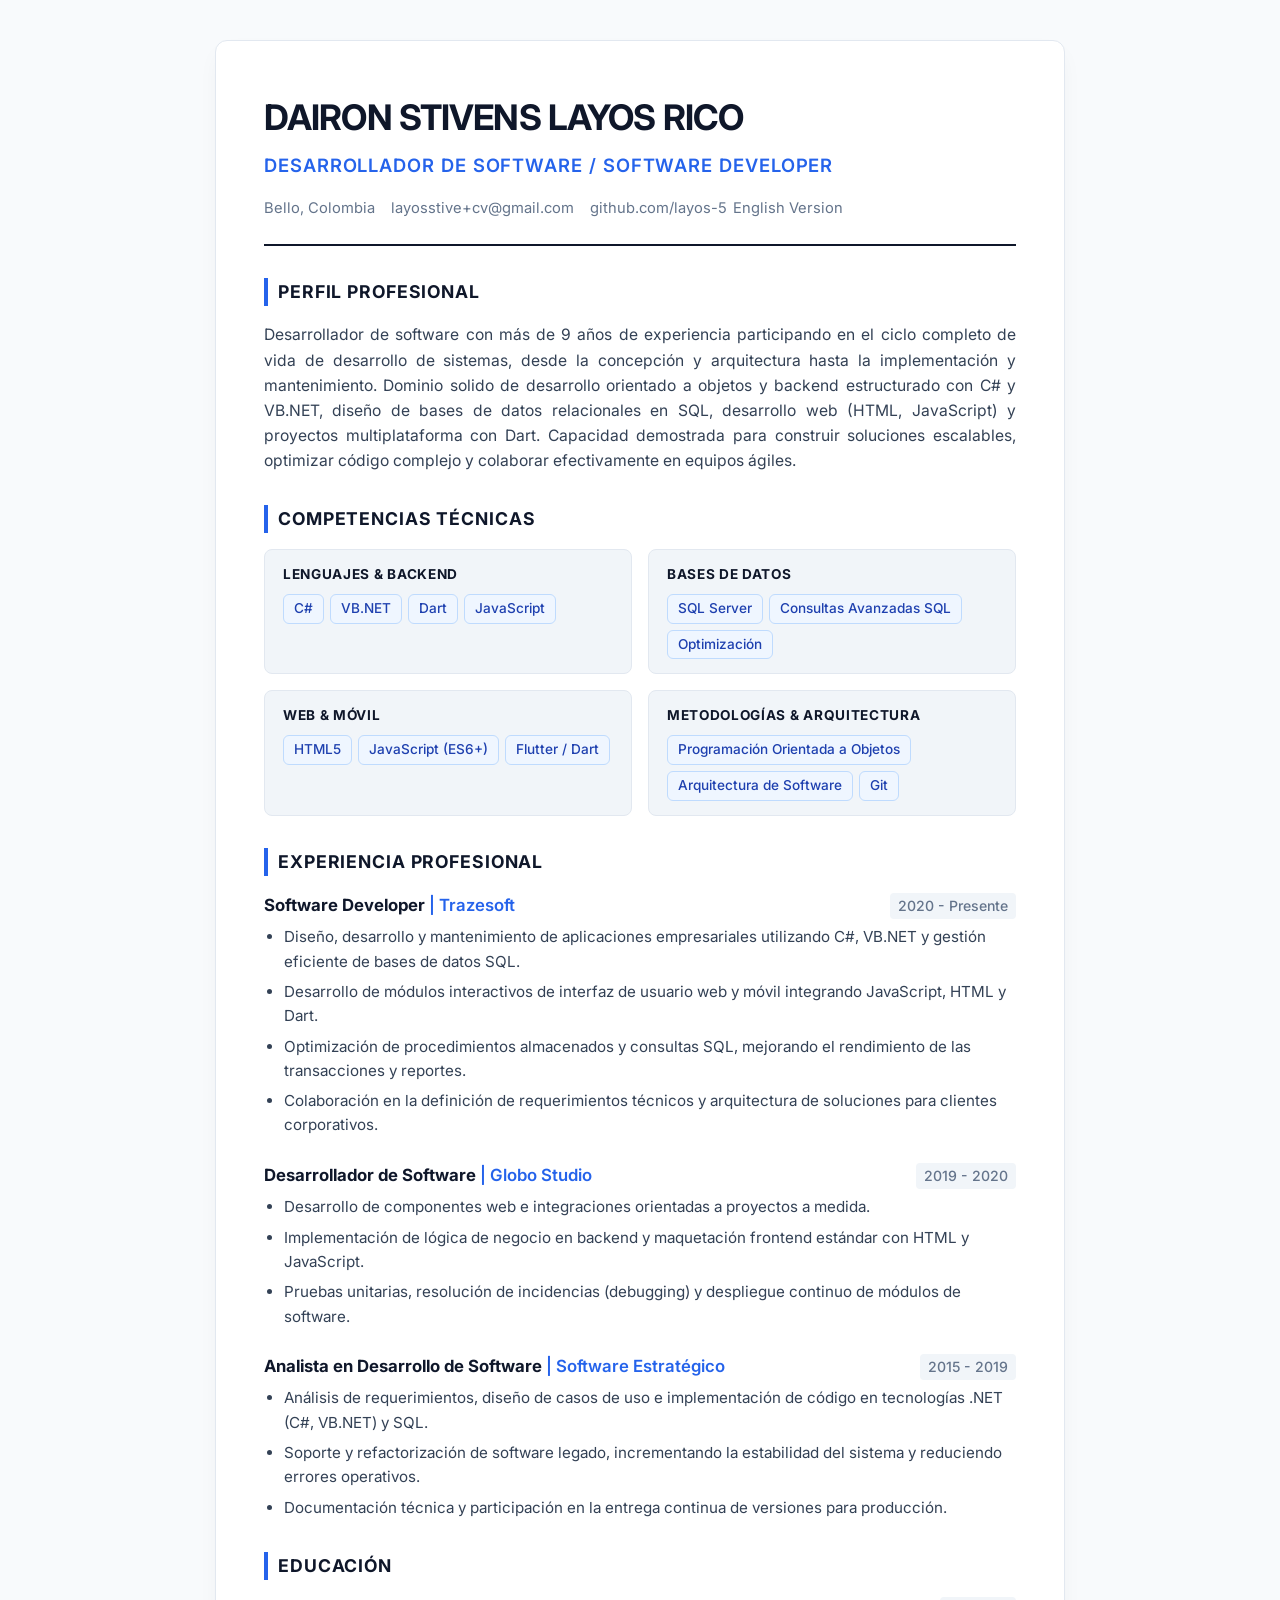
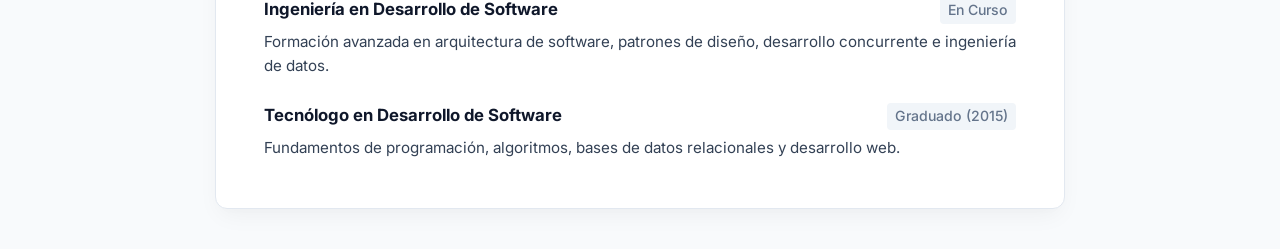
==== index.html @ 5d92838b "Add language switch link to index.html" ====
<!DOCTYPE html>
<html lang="es">
<head>
    <meta charset="UTF-8">
    <meta http-equiv="X-UA-Compatible" content="IE=edge">
    <meta name="viewport" content="width=device-width, initial-scale=1.0">
    
    <title>Dairon Stivens Layos Rico - Software Developer CV</title>
    
    <link rel="preconnect" href="https://fonts.googleapis.com">
    <link rel="preconnect" href="https://fonts.gstatic.com" crossorigin>
    <link href="https://fonts.googleapis.com/css2?family=Inter:wght@300;400;500;600;700&display=swap" rel="stylesheet">

    <link href="css/style.css" rel="stylesheet" />
    
</head>
<body>

    <main class="cv-container">
        
        <!-- Header -->
        <header>
            <h1 class="name">Dairon Stivens Layos Rico</h1>
            <div class="subtitle">Desarrollador de Software / Software Developer</div>
            <div class="contact-bar">
                <div class="contact-item">
                    Bello, Colombia
                </div>
                <div class="contact-item">
                    <a href="mailto:layosstive+cv@gmail.com">layosstive+cv@gmail.com</a>
                </div>
                <div class="contact-item">
                    <a href="https://github.com/layos-5" target="_blank">github.com/layos-5</a>

                    <div class="contact-item lang-switch">
                        <a href="index_en.html">English Version</a>
                    </div>
                    
                </div>
            </div>
        </header>

        <!-- Perfil Profesional -->
        <section>
            <h2 class="section-title">Perfil Profesional</h2>
            <p class="profile-text">
                Desarrollador de software con más de 9 años de experiencia participando en el ciclo completo de vida de desarrollo de sistemas, desde la concepción y arquitectura hasta la implementación y mantenimiento. Dominio solido de desarrollo orientado a objetos y backend estructurado con C# y VB.NET, diseño de bases de datos relacionales en SQL, desarrollo web (HTML, JavaScript) y proyectos multiplataforma con Dart. Capacidad demostrada para construir soluciones escalables, optimizar código complejo y colaborar efectivamente en equipos ágiles.
            </p>
        </section>

        <!-- Competencias T茅cnicas -->
        <section>
            <h2 class="section-title">Competencias Técnicas</h2>
            <div class="skills-grid">
                <div class="skill-group">
                    <div class="skill-group-title">Lenguajes & Backend</div>
                    <div class="badges">
                        <span class="badge">C#</span>
                        <span class="badge">VB.NET</span>
                        <span class="badge">Dart</span>
                        <span class="badge">JavaScript</span>
                    </div>
                </div>
                <div class="skill-group">
                    <div class="skill-group-title">Bases de Datos</div>
                    <div class="badges">
                        <span class="badge">SQL Server</span>
                        <span class="badge">Consultas Avanzadas SQL</span>
                        <span class="badge">Optimización</span>
                    </div>
                </div>
                <div class="skill-group">
                    <div class="skill-group-title">Web & Móvil</div>
                    <div class="badges">
                        <span class="badge">HTML5</span>
                        <span class="badge">JavaScript (ES6+)</span>
                        <span class="badge">Flutter / Dart</span>
                    </div>
                </div>
                <div class="skill-group">
                    <div class="skill-group-title">Metodologías & Arquitectura</div>
                    <div class="badges">
                        <span class="badge">Programación Orientada a Objetos</span>
                        <span class="badge">Arquitectura de Software</span>
                        <span class="badge">Git</span>
                    </div>
                </div>
            </div>
        </section>

        <!-- Experiencia Profesional -->
        <section>
            <h2 class="section-title">Experiencia Profesional</h2>

            <div class="timeline-item">
                <div class="item-header">
                    <div class="role">Software Developer <span class="company">| Trazesoft</span></div>
                    <div class="date">2020 - Presente</div>
                </div>
                <div class="item-body">
                    <ul>
                        <li>Diseño, desarrollo y mantenimiento de aplicaciones empresariales utilizando C#, VB.NET y gestión eficiente de bases de datos SQL.</li>
                        <li>Desarrollo de módulos interactivos de interfaz de usuario web y móvil integrando JavaScript, HTML y Dart.</li>
                        <li>Optimización de procedimientos almacenados y consultas SQL, mejorando el rendimiento de las transacciones y reportes.</li>
                        <li>Colaboración en la definición de requerimientos técnicos y arquitectura de soluciones para clientes corporativos.</li>
                    </ul>
                </div>
            </div>

            <div class="timeline-item">
                <div class="item-header">
                    <div class="role">Desarrollador de Software <span class="company">| Globo Studio</span></div>
                    <div class="date">2019 - 2020</div>
                </div>
                <div class="item-body">
                    <ul>
                        <li>Desarrollo de componentes web e integraciones orientadas a proyectos a medida.</li>
                        <li>Implementación de lógica de negocio en backend y maquetación frontend estándar con HTML y JavaScript.</li>
                        <li>Pruebas unitarias, resolución de incidencias (debugging) y despliegue continuo de módulos de software.</li>
                    </ul>
                </div>
            </div>

            <div class="timeline-item">
                <div class="item-header">
                    <div class="role">Analista en Desarrollo de Software <span class="company">| Software Estratégico</span></div>
                    <div class="date">2015 - 2019</div>
                </div>
                <div class="item-body">
                    <ul>
                        <li>Análisis de requerimientos, diseño de casos de uso e implementación de código en tecnologías .NET (C#, VB.NET) y SQL.</li>
                        <li>Soporte y refactorización de software legado, incrementando la estabilidad del sistema y reduciendo errores operativos.</li>
                        <li>Documentación técnica y participación en la entrega continua de versiones para producción.</li>
                    </ul>
                </div>
            </div>
        </section>

        <!-- Educaci贸n -->
        <section>
            <h2 class="section-title">Educación</h2>

            <div class="timeline-item">
                <div class="item-header">
                    <div class="role">Ingeniería en Desarrollo de Software</div>
                    <div class="date">En Curso</div>
                </div>
                <div class="item-body">
                    <p style="font-size: 0.95rem; color: var(--text-main);">Formación avanzada en arquitectura de software, patrones de diseño, desarrollo concurrente e ingeniería de datos.</p>
                </div>
            </div>

            <div class="timeline-item">
                <div class="item-header">
                    <div class="role">Tecnólogo en Desarrollo de Software</div>
                    <div class="date">Graduado (2015)</div>
                </div>
                <div class="item-body">
                    <p style="font-size: 0.95rem; color: var(--text-main);">Fundamentos de programación, algoritmos, bases de datos relacionales y desarrollo web.</p>
                </div>
            </div>
        </section>

    </main>

</body>
</html>
---- css/style.css ----
:root {
    --primary: #0f172a;
    --accent: #2563eb;
            --accent-hover: #1d4ed8;
            --text-main: #334155;
            --text-muted: #64748b;
            --bg-body: #f8fafc;
            --bg-card: #ffffff;
            --border-color: #e2e8f0;
            --badge-bg: #eff6ff;
            --badge-text: #1e40af;
            --badge-border: #bfdbfe;
        }

        * {
            box-sizing: border-box;
            margin: 0;
            padding: 0;
        }

        body {
            font-family: 'Inter', -apple-system, BlinkMacSystemFont, 'Segoe UI', Roboto, sans-serif;
            background-color: var(--bg-body);
            color: var(--text-main);
            line-height: 1.6;
            padding: 40px 20px;
        }

        .cv-container {
            max-width: 850px;
            margin: 0 auto;
            background: var(--bg-card);
            padding: 48px;
            border-radius: 12px;
            box-shadow: 0 10px 25px -5px rgba(0, 0, 0, 0.05), 0 8px 10px -6px rgba(0, 0, 0, 0.01);
            border: 1px solid var(--border-color);
        }

        /* Header section */
        header {
            border-bottom: 2px solid var(--primary);
            padding-bottom: 24px;
            margin-bottom: 32px;
        }

        h1.name {
            font-size: 2.2rem;
            font-weight: 700;
            color: var(--primary);
            letter-spacing: -0.025em;
            text-transform: uppercase;
            margin-bottom: 6px;
        }

        .subtitle {
            font-size: 1.15rem;
            font-weight: 600;
            color: var(--accent);
            text-transform: uppercase;
            letter-spacing: 0.05em;
            margin-bottom: 16px;
        }

        .contact-bar {
            display: flex;
            flex-wrap: wrap;
            gap: 16px;
            font-size: 0.92rem;
            color: var(--text-muted);
        }

        .contact-item {
            display: flex;
            align-items: center;
            gap: 6px;
        }

        .contact-item a {
            color: var(--text-muted);
            text-decoration: none;
            transition: color 0.2s;
        }

        .contact-item a:hover {
            color: var(--accent);
        }

        /* Section Styling */
        section {
            margin-bottom: 32px;
        }

        section:last-child {
            margin-bottom: 0;
        }

        .section-title {
            font-size: 1.1rem;
            font-weight: 700;
            color: var(--primary);
            text-transform: uppercase;
            letter-spacing: 0.05em;
            border-left: 4px solid var(--accent);
            padding-left: 10px;
            margin-bottom: 16px;
        }

        .profile-text {
            text-align: justify;
            color: var(--text-main);
            font-size: 0.98rem;
        }

        /* Skills badges */
        .skills-grid {
            display: grid;
            grid-template-columns: repeat(auto-fit, minmax(280px, 1fr));
            gap: 16px;
        }

        .skill-group {
            background-color: #f1f5f9;
            padding: 14px 18px;
            border-radius: 8px;
            border: 1px solid var(--border-color);
        }

        .skill-group-title {
            font-size: 0.85rem;
            font-weight: 700;
            color: var(--primary);
            text-transform: uppercase;
            letter-spacing: 0.05em;
            margin-bottom: 8px;
        }

        .badges {
            display: flex;
            flex-wrap: wrap;
            gap: 6px;
        }

        .badge {
            background-color: var(--badge-bg);
            color: var(--badge-text);
            border: 1px solid var(--badge-border);
            padding: 3px 10px;
            border-radius: 6px;
            font-size: 0.85rem;
            font-weight: 500;
        }

        /* Timeline Items (Experience & Education) */
        .timeline-item {
            margin-bottom: 24px;
        }

        .timeline-item:last-child {
            margin-bottom: 0;
        }

        .item-header {
            display: flex;
            justify-content: space-between;
            align-items: baseline;
            flex-wrap: wrap;
            margin-bottom: 6px;
        }

        .role {
            font-size: 1.05rem;
            font-weight: 700;
            color: var(--primary);
        }

        .company {
            color: var(--accent);
            font-weight: 600;
        }

        .date {
            font-size: 0.88rem;
            font-weight: 500;
            color: var(--text-muted);
            background-color: #f1f5f9;
            padding: 2px 8px;
            border-radius: 4px;
        }

        .item-body ul {
            list-style-type: disc;
            padding-left: 20px;
            margin-top: 6px;
        }

        .item-body li {
            font-size: 0.95rem;
            margin-bottom: 6px;
            color: var(--text-main);
        }

        /* Print styles */
        @media print {
            body {
                background-color: #ffffff;
                padding: 0;
            }
            .cv-container {
                box-shadow: none;
                border: none;
                padding: 0;
                max-width: 100%;
            }
            .date {
                background-color: transparent;
                padding: 0;
            }
            .skill-group {
                background-color: transparent;
            }
        }

        @media (max-width: 640px) {
            .cv-container {
                padding: 24px 18px;
            }
            h1.name {
                font-size: 1.75rem;
            }
            .item-header {
                flex-direction: column;
                gap: 4px;
            }
        }
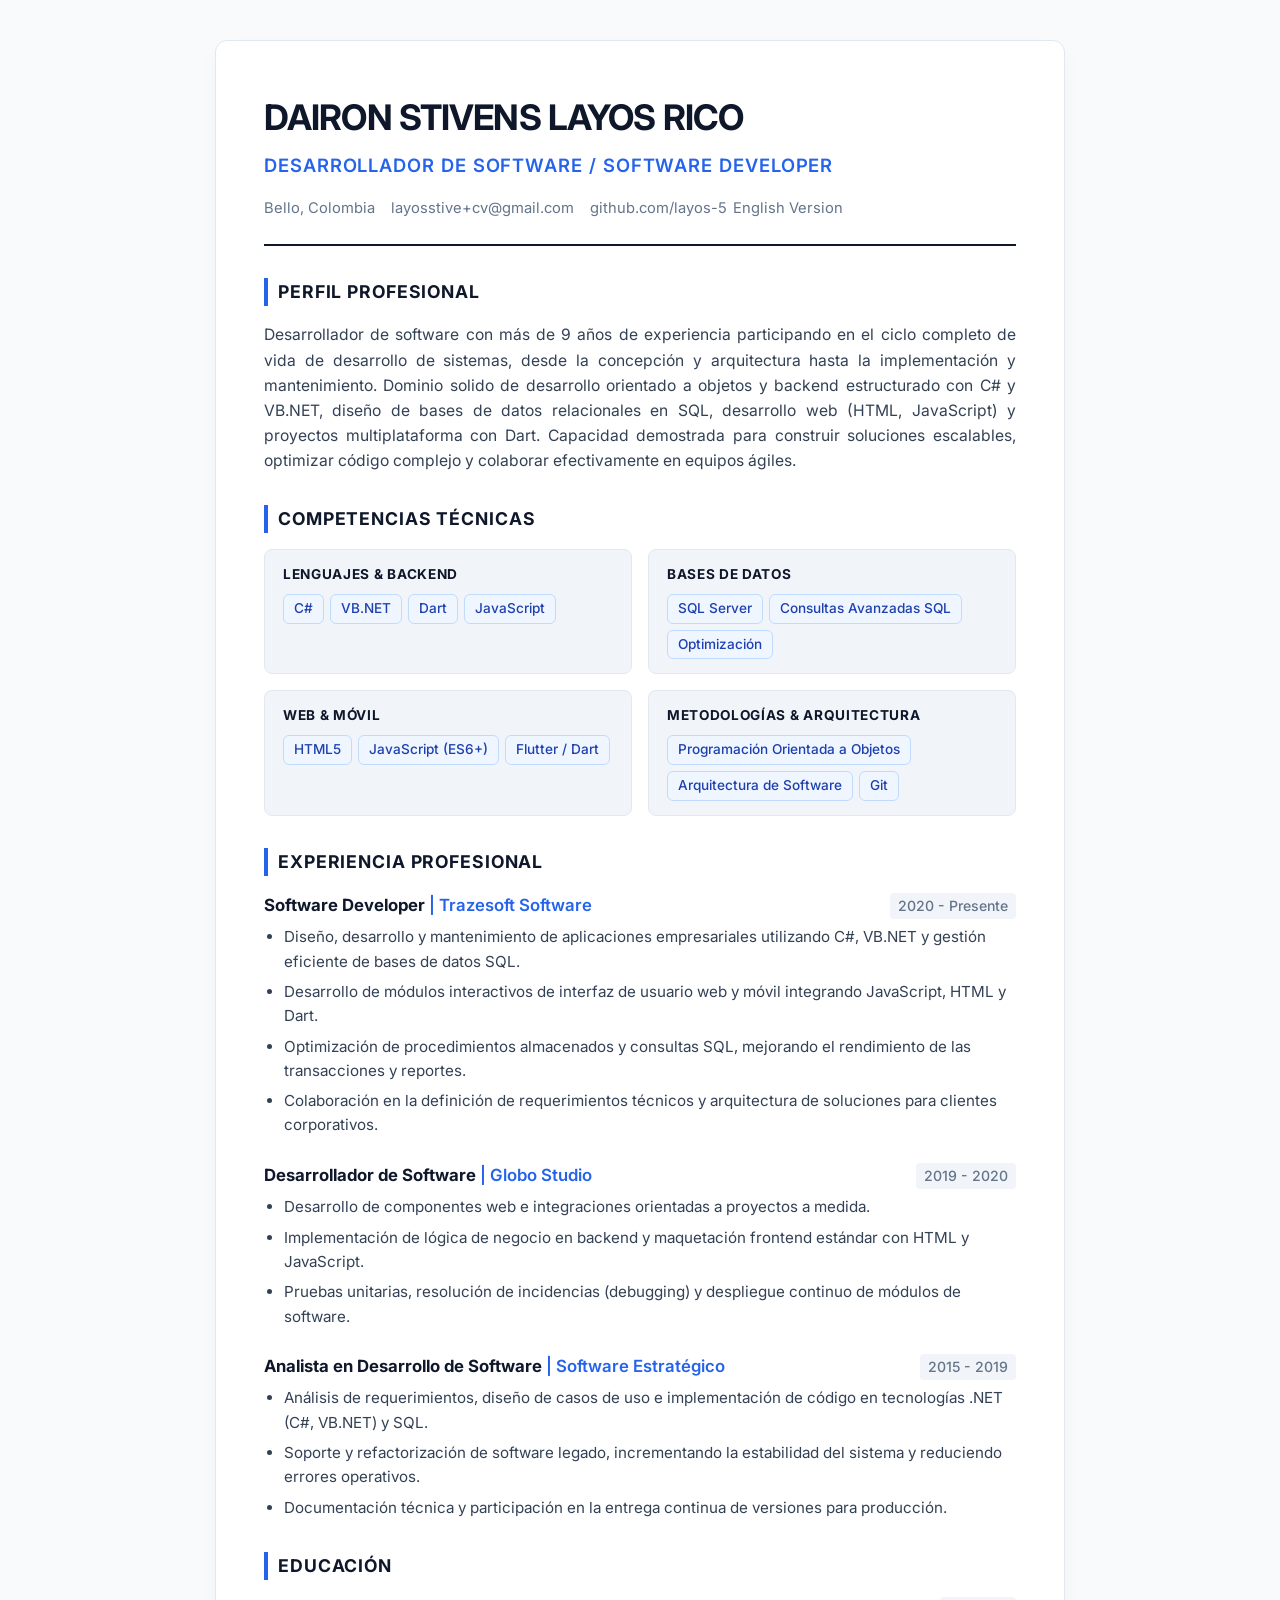
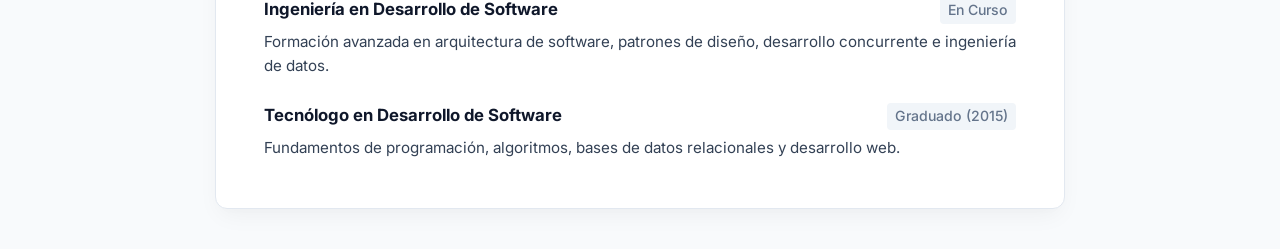
==== commit 78c5b9fb: "Update company name in professional experience section" ====
--- a/index.html
+++ b/index.html
@@ -94,7 +94,7 @@
 
             <div class="timeline-item">
                 <div class="item-header">
-                    <div class="role">Software Developer <span class="company">| Trazesoft</span></div>
+                    <div class="role">Software Developer <span class="company">| Trazesoft Software</span></div>
                     <div class="date">2020 - Presente</div>
                 </div>
                 <div class="item-body">
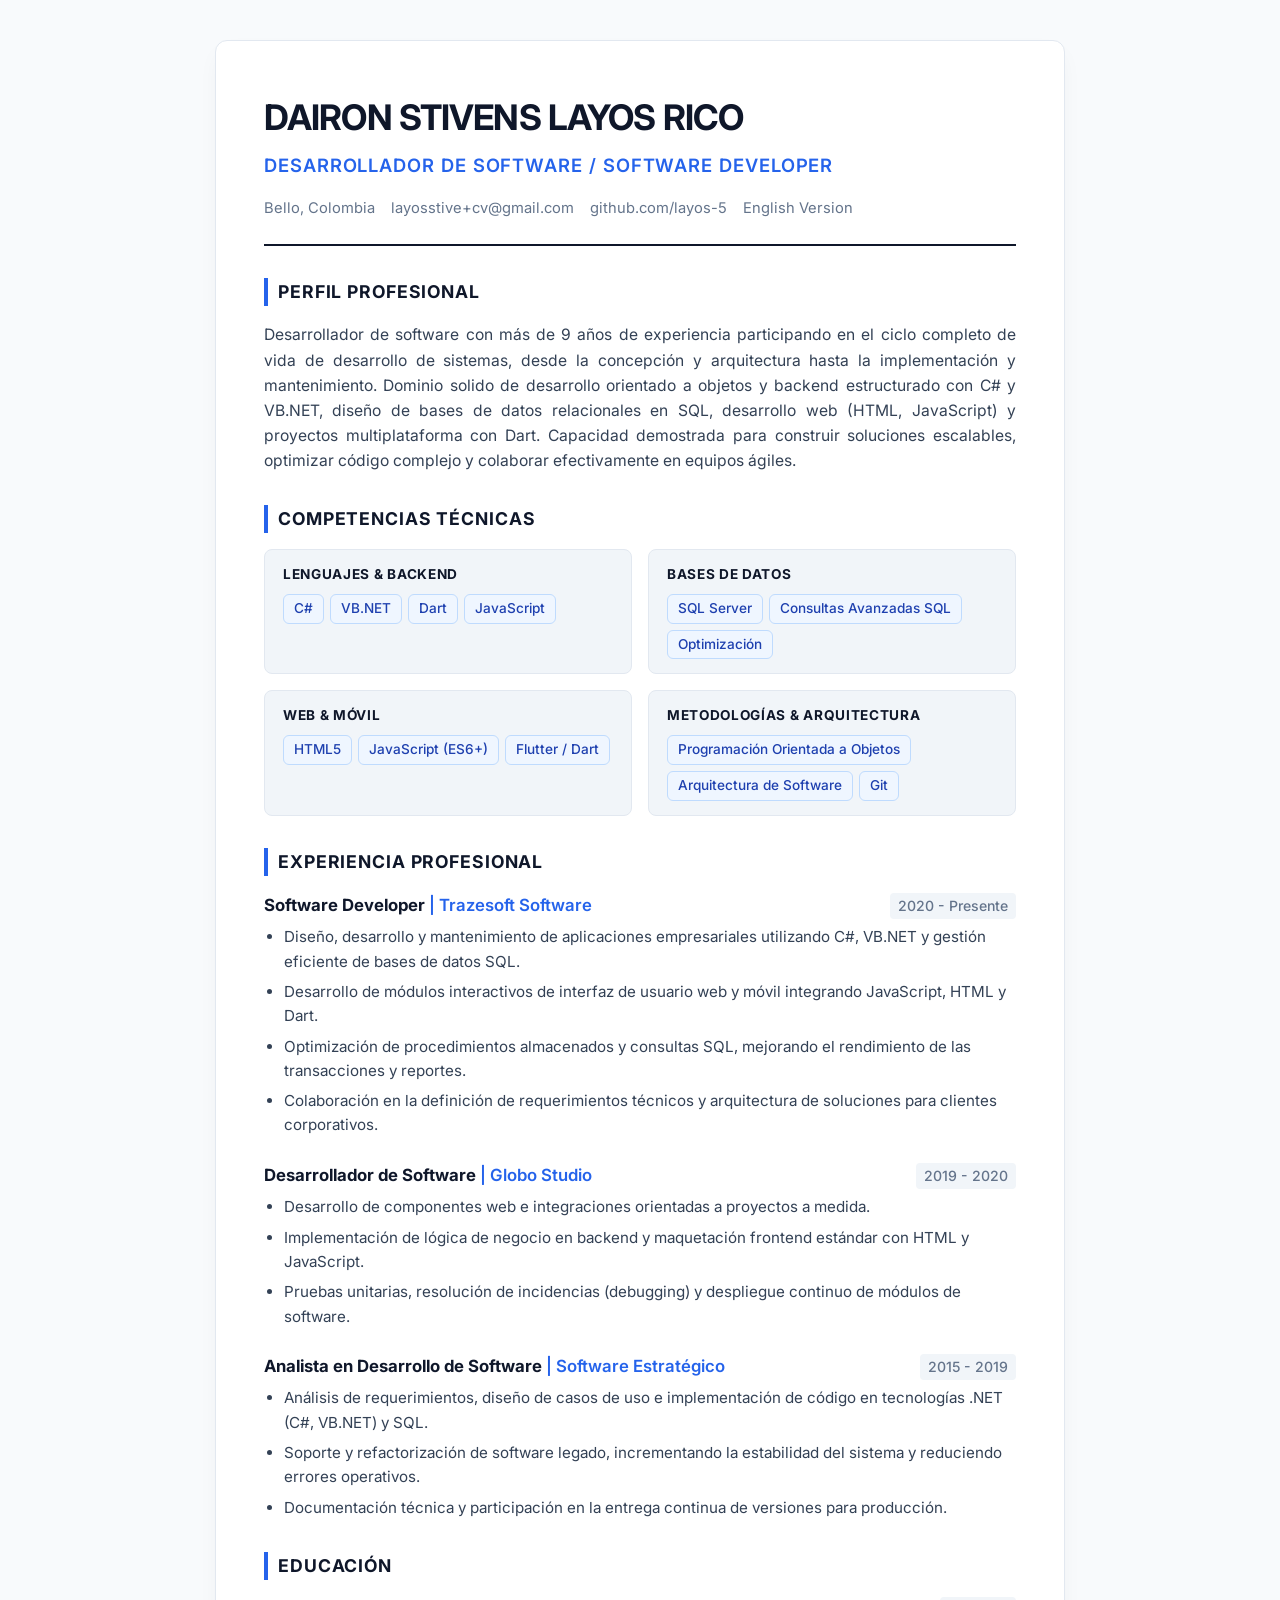
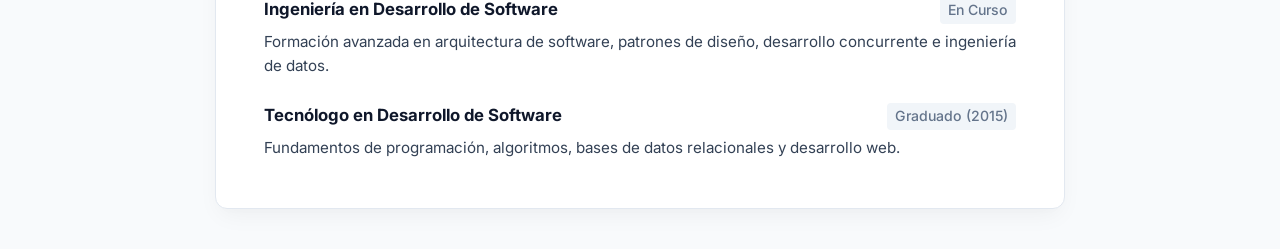
==== commit 6d4263cf: "Refactor contact section in index.html Removed unnecessary whitespace and adjusted indentation in co" ====
--- a/index.html
+++ b/index.html
@@ -30,13 +30,12 @@
                     <a href="mailto:layosstive+cv@gmail.com">layosstive+cv@gmail.com</a>
                 </div>
                 <div class="contact-item">
-                    <a href="https://github.com/layos-5" target="_blank">github.com/layos-5</a>
+                    <a href="https://github.com/layos-5" target="_blank">github.com/layos-5</a>                    
+                </div>
 
-                    <div class="contact-item lang-switch">
+                <div class="contact-item lang-switch">
                         <a href="index_en.html">English Version</a>
                     </div>
-                    
-                </div>
             </div>
         </header>
 
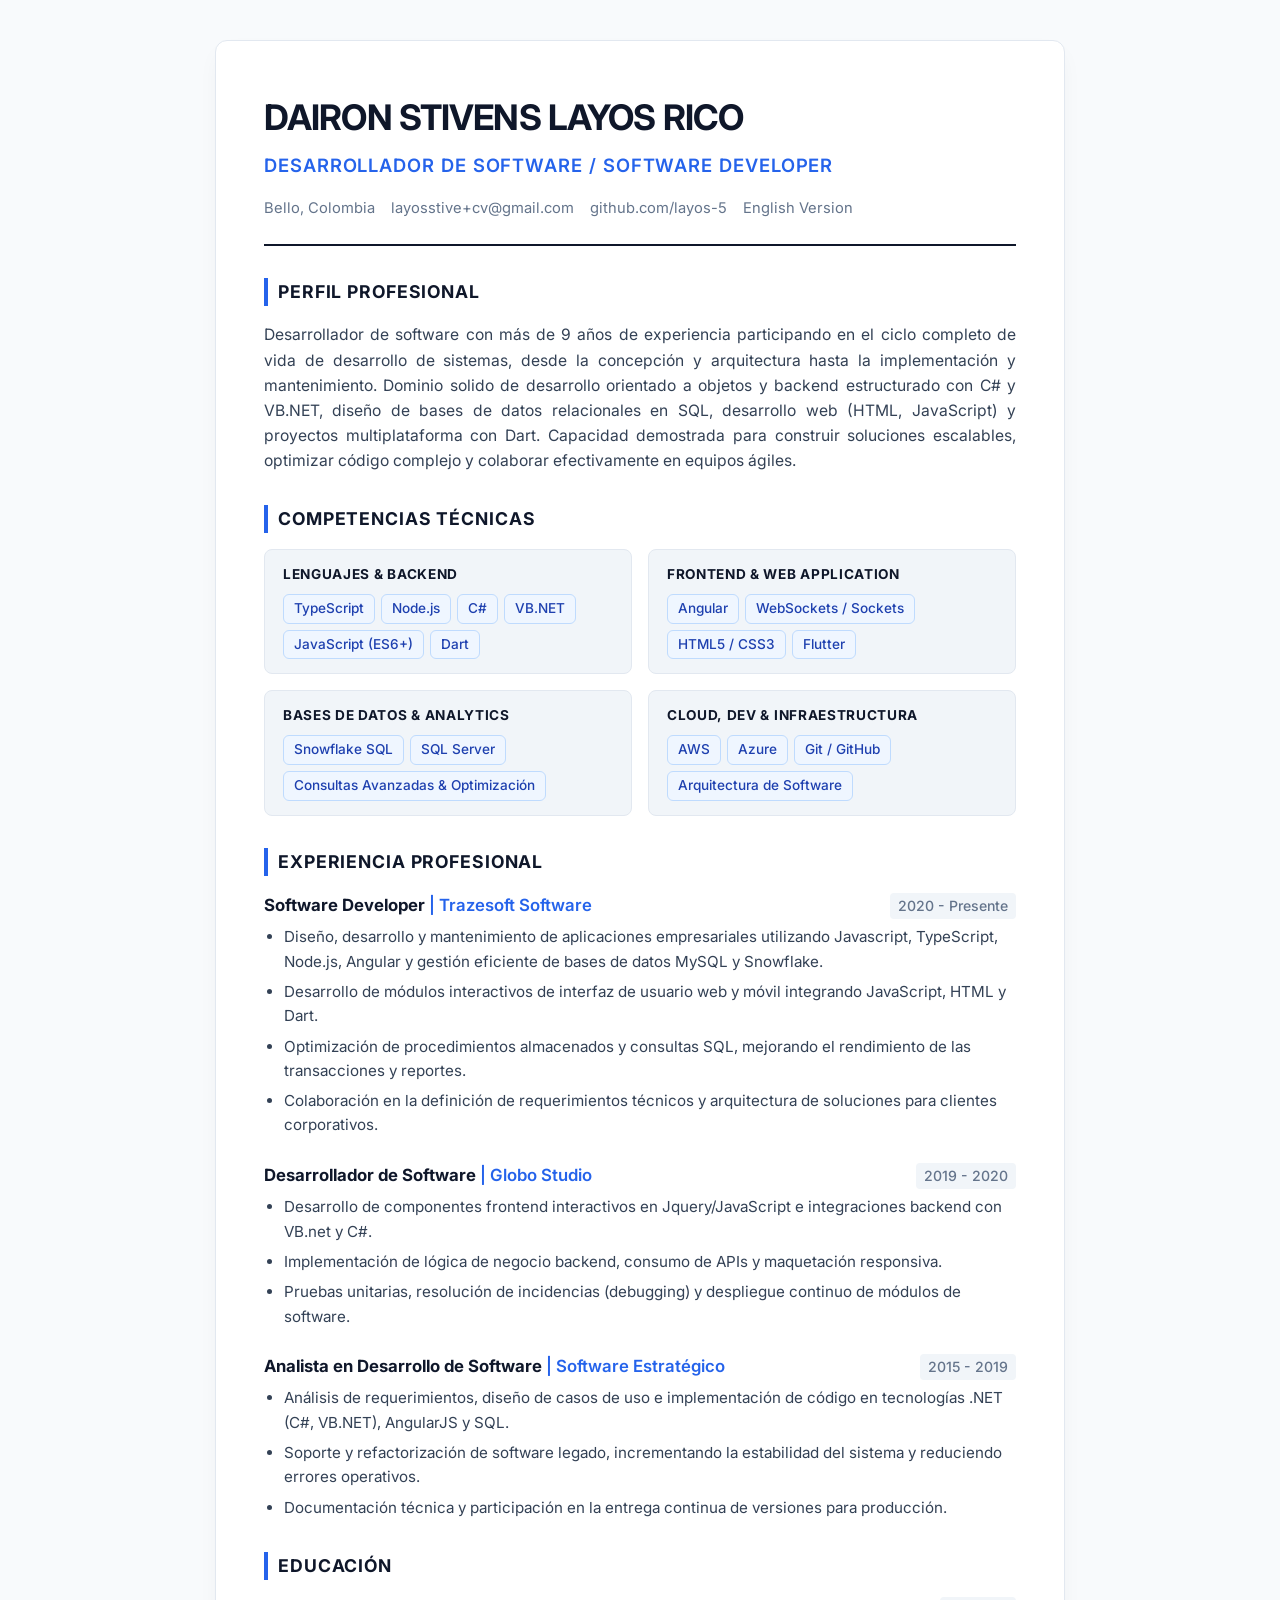
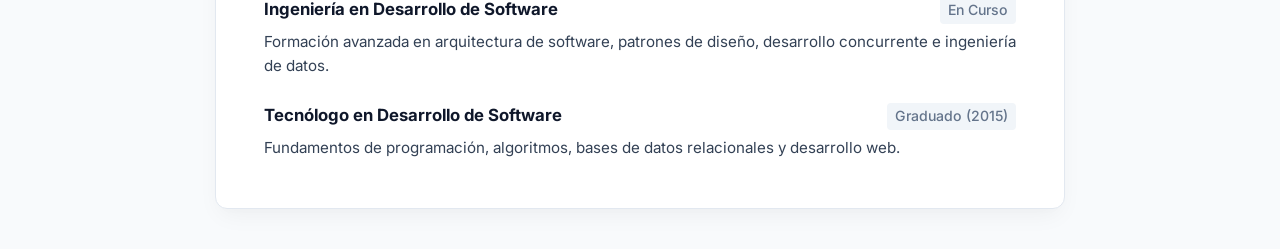
==== commit 94309962: "Update index.html" ====
--- a/index.html
+++ b/index.html
@@ -51,39 +51,47 @@
         <section>
             <h2 class="section-title">Competencias Técnicas</h2>
             <div class="skills-grid">
+                
                 <div class="skill-group">
                     <div class="skill-group-title">Lenguajes & Backend</div>
                     <div class="badges">
+                        <span class="badge">TypeScript</span>
+                        <span class="badge">Node.js</span>
                         <span class="badge">C#</span>
                         <span class="badge">VB.NET</span>
+                        <span class="badge">JavaScript (ES6+)</span>
                         <span class="badge">Dart</span>
-                        <span class="badge">JavaScript</span>
                     </div>
                 </div>
+                
                 <div class="skill-group">
-                    <div class="skill-group-title">Bases de Datos</div>
+                    <div class="skill-group-title">Frontend & Web Application</div>
                     <div class="badges">
-                        <span class="badge">SQL Server</span>
-                        <span class="badge">Consultas Avanzadas SQL</span>
-                        <span class="badge">Optimización</span>
+                        <span class="badge">Angular</span>
+                        <span class="badge">WebSockets / Sockets</span>
+                        <span class="badge">HTML5 / CSS3</span>
+                        <span class="badge">Flutter</span>
                     </div>
                 </div>
+                
                 <div class="skill-group">
-                    <div class="skill-group-title">Web & Móvil</div>
+                    <div class="skill-group-title">Bases de Datos & Analytics</div>
                     <div class="badges">
-                        <span class="badge">HTML5</span>
-                        <span class="badge">JavaScript (ES6+)</span>
-                        <span class="badge">Flutter / Dart</span>
+                        <span class="badge">Snowflake SQL</span>
+                        <span class="badge">SQL Server</span>
+                        <span class="badge">Consultas Avanzadas & Optimización</span>
                     </div>
                 </div>
+                
                 <div class="skill-group">
-                    <div class="skill-group-title">Metodologías & Arquitectura</div>
+                    <div class="skill-group-title">Cloud, Dev & Infraestructura</div>
                     <div class="badges">
-                        <span class="badge">Programación Orientada a Objetos</span>
+                        <span class="badge">AWS</span>
+                        <span class="badge">Azure</span>
+                        <span class="badge">Git / GitHub</span>
                         <span class="badge">Arquitectura de Software</span>
-                        <span class="badge">Git</span>
                     </div>
-                </div>
+                </div>            
             </div>
         </section>
 
@@ -98,7 +106,7 @@
                 </div>
                 <div class="item-body">
                     <ul>
-                        <li>Diseño, desarrollo y mantenimiento de aplicaciones empresariales utilizando C#, VB.NET y gestión eficiente de bases de datos SQL.</li>
+                        <li>Diseño, desarrollo y mantenimiento de aplicaciones empresariales utilizando Javascript, TypeScript, Node.js, Angular y gestión eficiente de bases de datos MySQL y Snowflake.</li>
                         <li>Desarrollo de módulos interactivos de interfaz de usuario web y móvil integrando JavaScript, HTML y Dart.</li>
                         <li>Optimización de procedimientos almacenados y consultas SQL, mejorando el rendimiento de las transacciones y reportes.</li>
                         <li>Colaboración en la definición de requerimientos técnicos y arquitectura de soluciones para clientes corporativos.</li>
@@ -113,8 +121,8 @@
                 </div>
                 <div class="item-body">
                     <ul>
-                        <li>Desarrollo de componentes web e integraciones orientadas a proyectos a medida.</li>
-                        <li>Implementación de lógica de negocio en backend y maquetación frontend estándar con HTML y JavaScript.</li>
+                        <li>Desarrollo de componentes frontend interactivos en Jquery/JavaScript e integraciones backend con VB.net y C#.</li>
+                        <li>Implementación de lógica de negocio backend, consumo de APIs y maquetación responsiva.</li>
                         <li>Pruebas unitarias, resolución de incidencias (debugging) y despliegue continuo de módulos de software.</li>
                     </ul>
                 </div>
@@ -127,7 +135,7 @@
                 </div>
                 <div class="item-body">
                     <ul>
-                        <li>Análisis de requerimientos, diseño de casos de uso e implementación de código en tecnologías .NET (C#, VB.NET) y SQL.</li>
+                        <li>Análisis de requerimientos, diseño de casos de uso e implementación de código en tecnologías .NET (C#, VB.NET), AngularJS y SQL.</li>
                         <li>Soporte y refactorización de software legado, incrementando la estabilidad del sistema y reduciendo errores operativos.</li>
                         <li>Documentación técnica y participación en la entrega continua de versiones para producción.</li>
                     </ul>
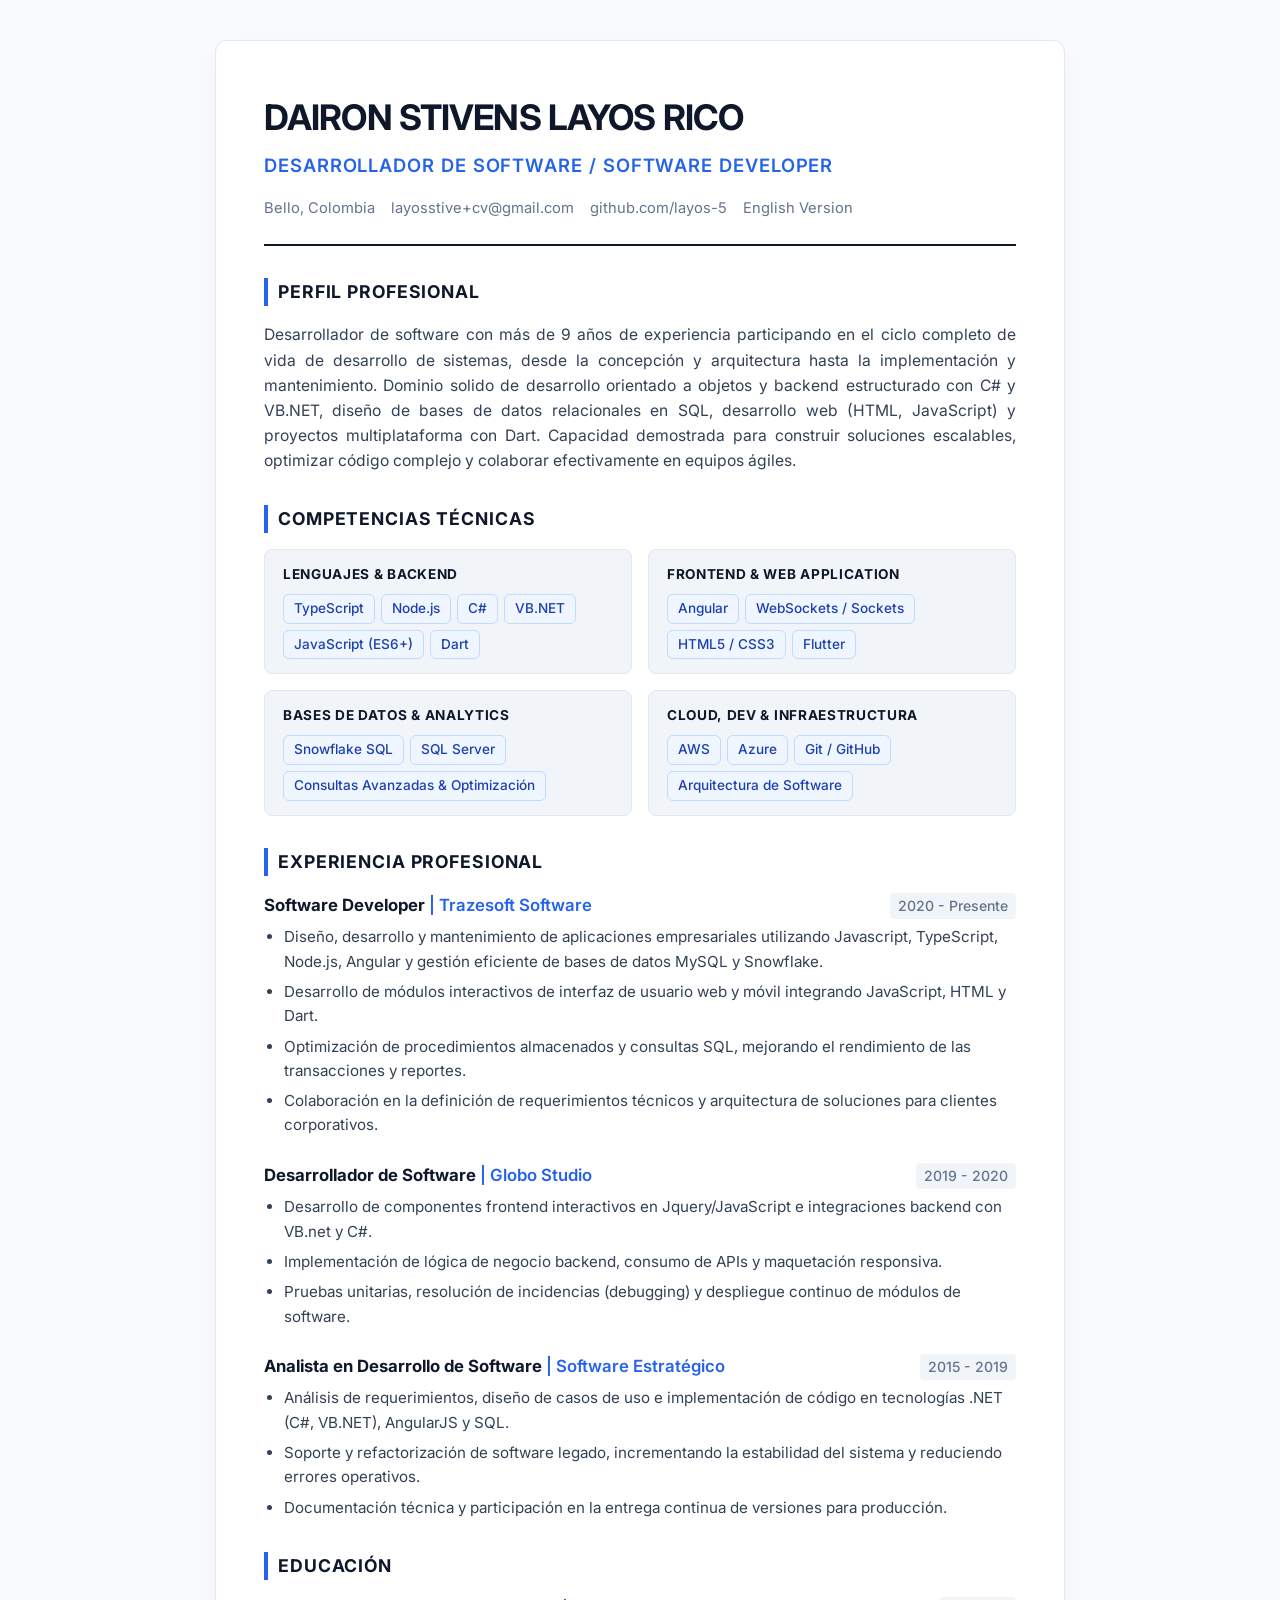
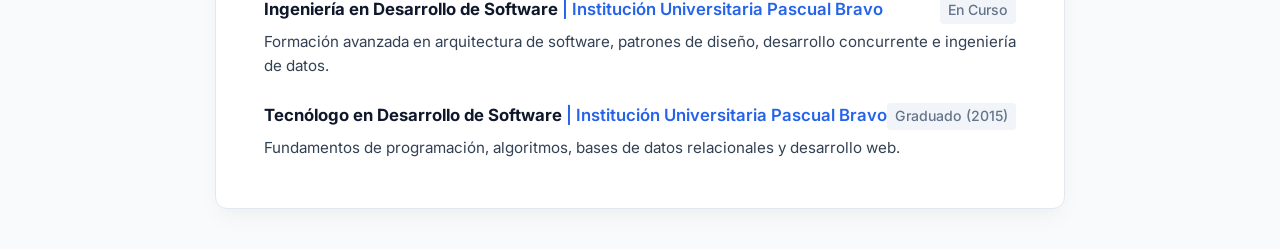
==== commit 11b00f5a: "Update index.html" ====
--- a/index.html
+++ b/index.html
@@ -149,7 +149,7 @@
 
             <div class="timeline-item">
                 <div class="item-header">
-                    <div class="role">Ingeniería en Desarrollo de Software</div>
+                    <div class="role">Ingeniería en Desarrollo de Software <span class="company">| Institución Universitaria Pascual Bravo</span> </div>
                     <div class="date">En Curso</div>
                 </div>
                 <div class="item-body">
@@ -159,7 +159,7 @@
 
             <div class="timeline-item">
                 <div class="item-header">
-                    <div class="role">Tecnólogo en Desarrollo de Software</div>
+                    <div class="role">Tecnólogo en Desarrollo de Software <span class="company">| Institución Universitaria Pascual Bravo</span></div>
                     <div class="date">Graduado (2015)</div>
                 </div>
                 <div class="item-body">
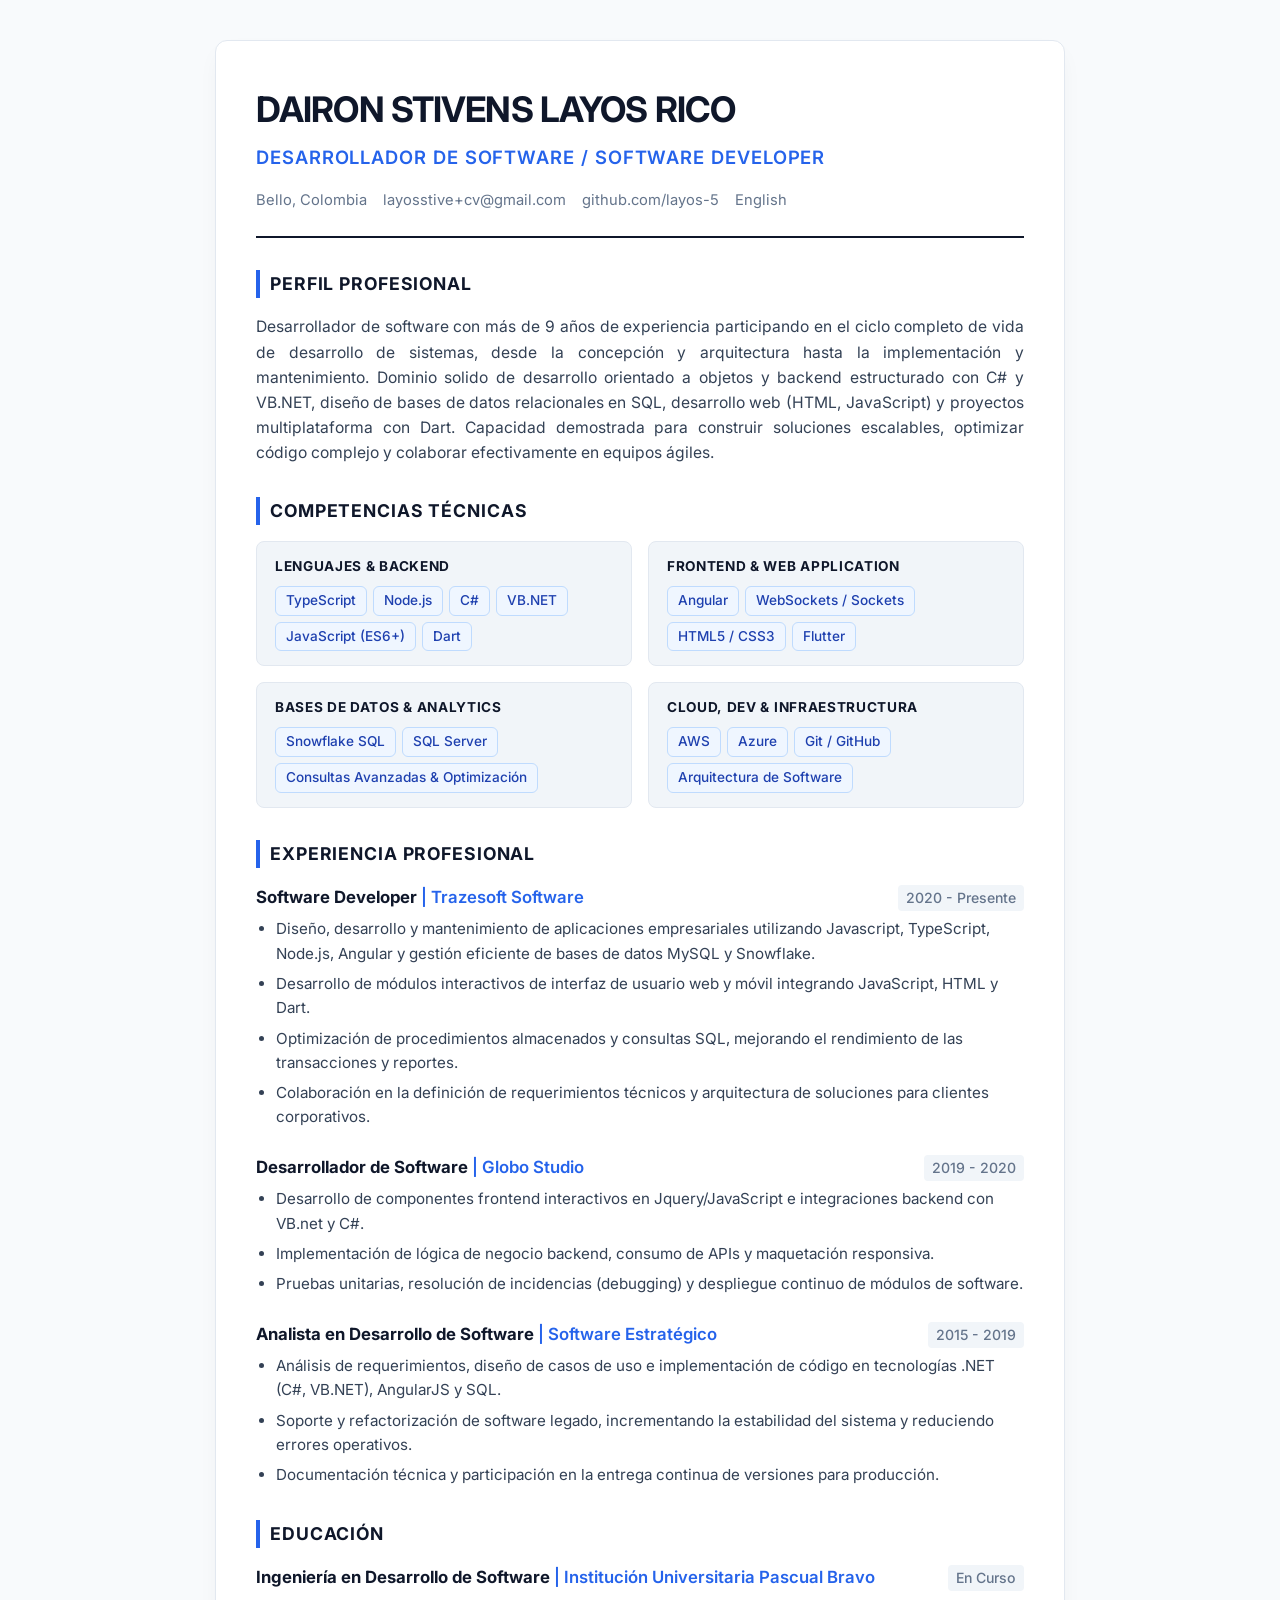
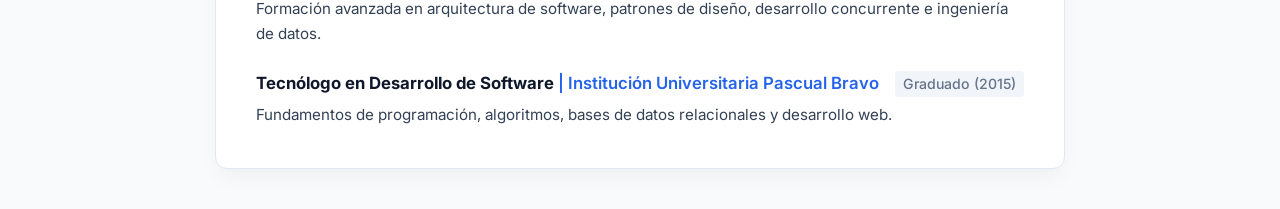
==== commit 5511aa82: "Update link text for English version" ====
--- a/index.html
+++ b/index.html
@@ -34,7 +34,7 @@
                 </div>
 
                 <div class="contact-item lang-switch">
-                        <a href="index_en.html">English Version</a>
+                        <a href="index_en.html">English</a>
                     </div>
             </div>
         </header>
--- a/css/style.css
+++ b/css/style.css
@@ -30,7 +30,7 @@
             max-width: 850px;
             margin: 0 auto;
             background: var(--bg-card);
-            padding: 48px;
+            padding: 40px;
             border-radius: 12px;
             box-shadow: 0 10px 25px -5px rgba(0, 0, 0, 0.05), 0 8px 10px -6px rgba(0, 0, 0, 0.01);
             border: 1px solid var(--border-color);
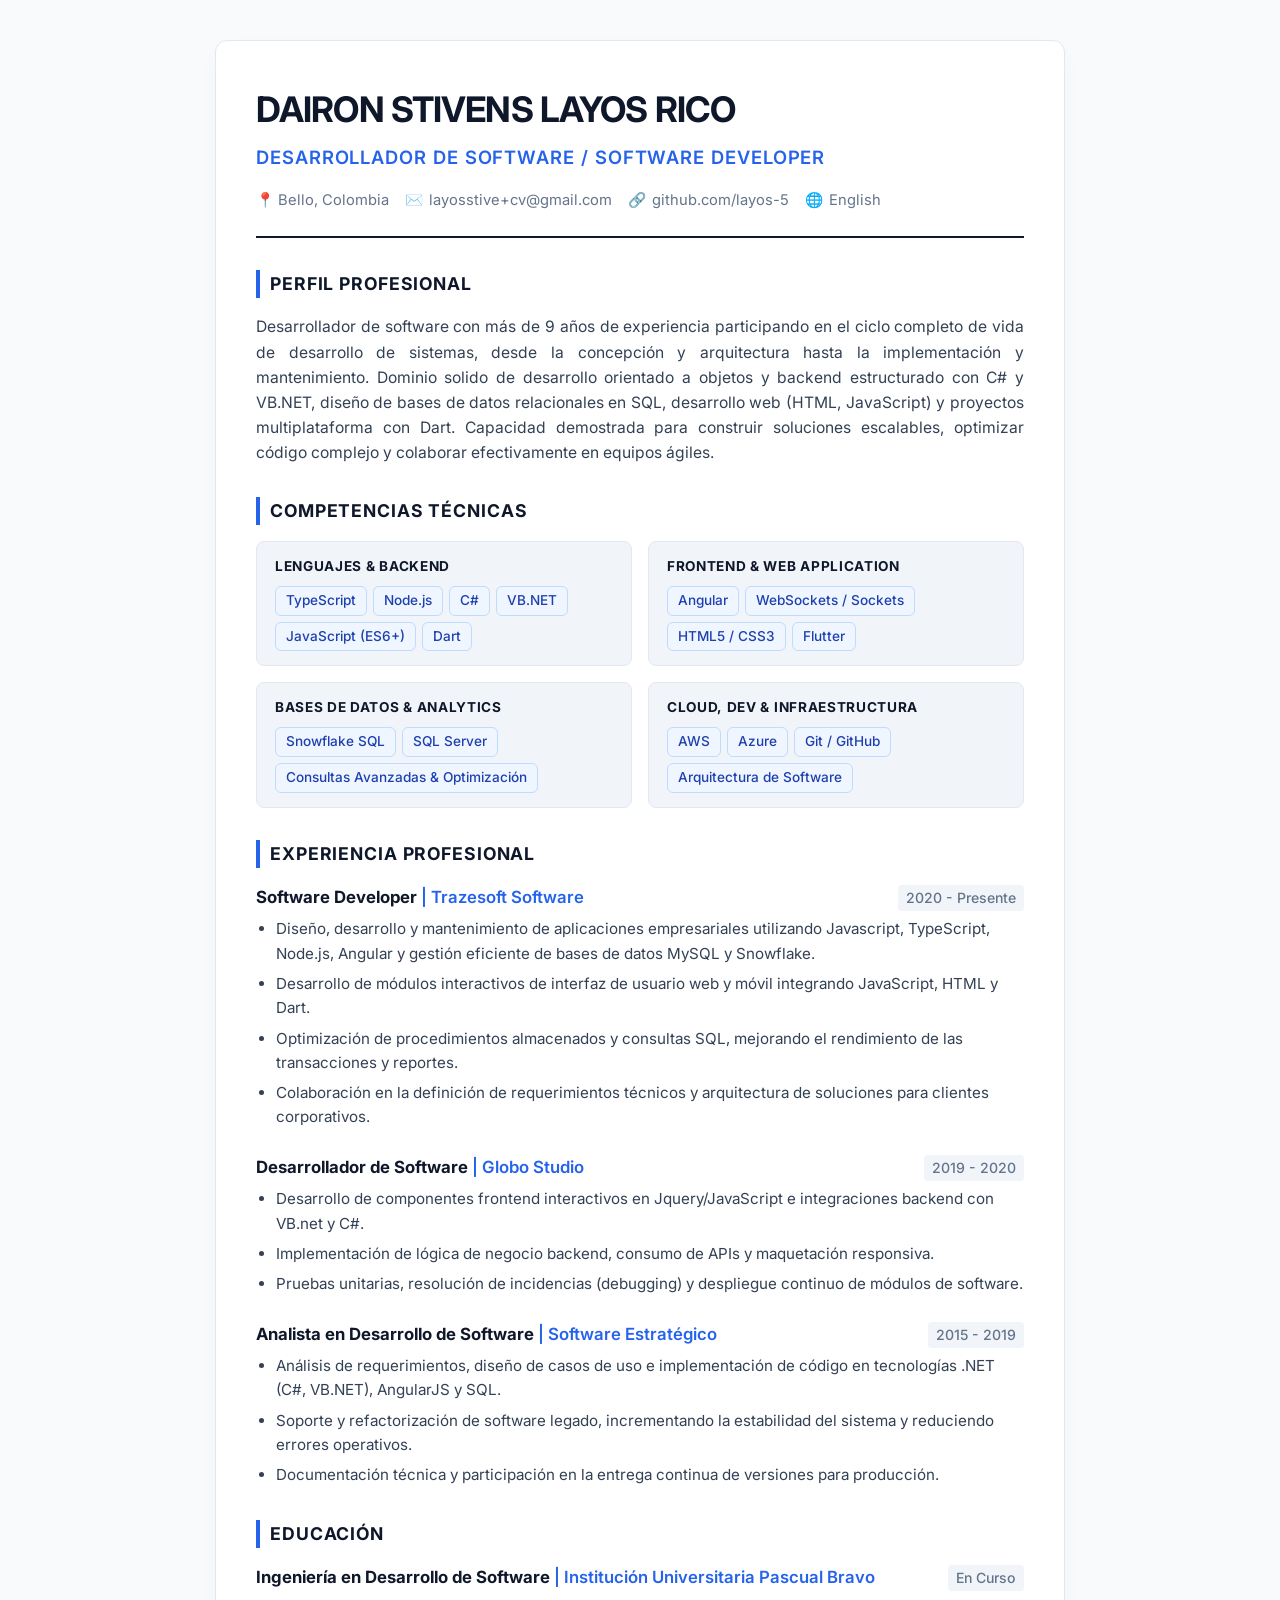
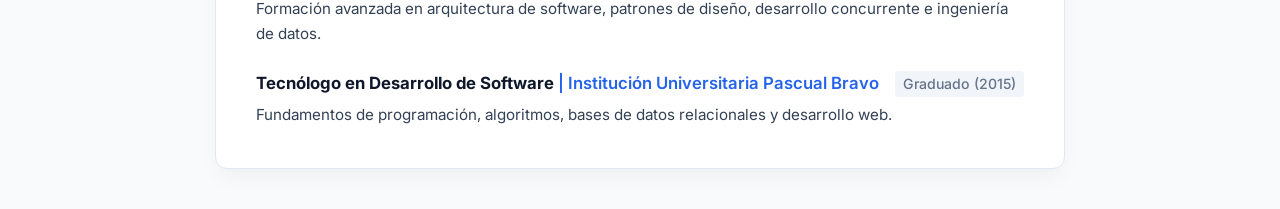
==== commit c6aaa3e7: "Update index.html" ====
--- a/index.html
+++ b/index.html
@@ -23,19 +23,22 @@
             <h1 class="name">Dairon Stivens Layos Rico</h1>
             <div class="subtitle">Desarrollador de Software / Software Developer</div>
             <div class="contact-bar">
+                
                 <div class="contact-item">
-                    Bello, Colombia
+                    📍 Bello, Colombia
                 </div>
+                
                 <div class="contact-item">
-                    <a href="mailto:layosstive+cv@gmail.com">layosstive+cv@gmail.com</a>
+                    ✉️ <a href="mailto:layosstive+cv@gmail.com">layosstive+cv@gmail.com</a>
                 </div>
+                
                 <div class="contact-item">
-                    <a href="https://github.com/layos-5" target="_blank">github.com/layos-5</a>                    
+                    🔗 <a href="https://github.com/layos-5" target="_blank">github.com/layos-5</a>                    
                 </div>
 
                 <div class="contact-item lang-switch">
-                        <a href="index_en.html">English</a>
-                    </div>
+                    🌐 <a href="index_en.html">English</a>
+                </div>
             </div>
         </header>
 
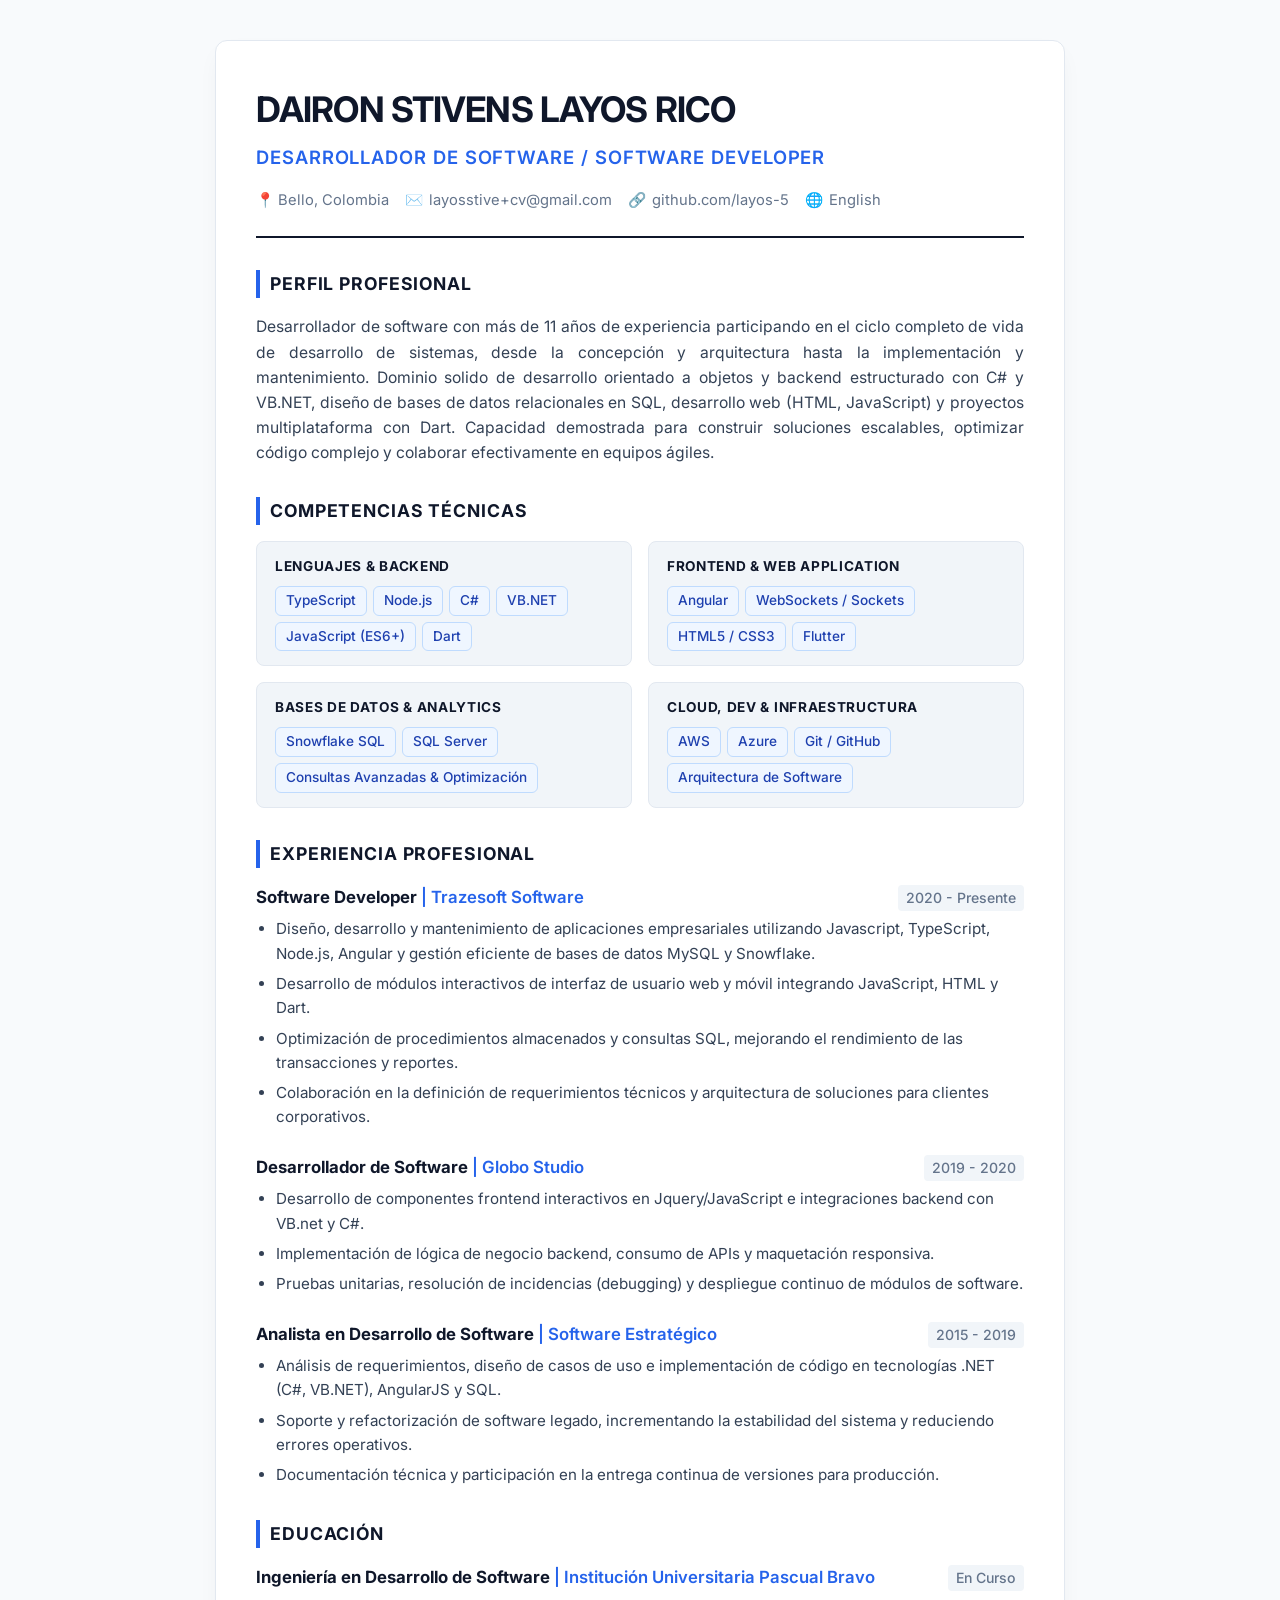
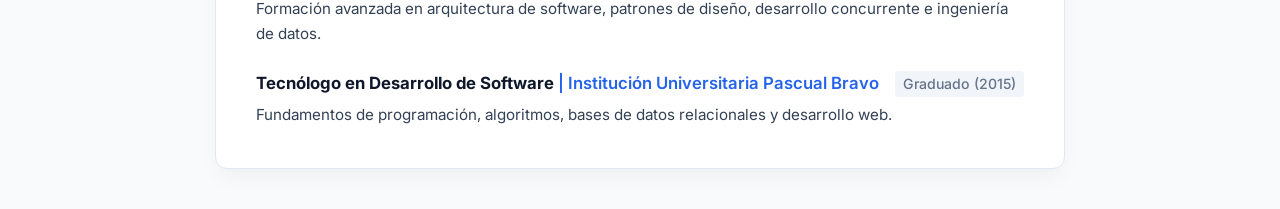
==== commit 778051b9: "Update index.html" ====
--- a/index.html
+++ b/index.html
@@ -46,7 +46,7 @@
         <section>
             <h2 class="section-title">Perfil Profesional</h2>
             <p class="profile-text">
-                Desarrollador de software con más de 9 años de experiencia participando en el ciclo completo de vida de desarrollo de sistemas, desde la concepción y arquitectura hasta la implementación y mantenimiento. Dominio solido de desarrollo orientado a objetos y backend estructurado con C# y VB.NET, diseño de bases de datos relacionales en SQL, desarrollo web (HTML, JavaScript) y proyectos multiplataforma con Dart. Capacidad demostrada para construir soluciones escalables, optimizar código complejo y colaborar efectivamente en equipos ágiles.
+                Desarrollador de software con más de 11 años de experiencia participando en el ciclo completo de vida de desarrollo de sistemas, desde la concepción y arquitectura hasta la implementación y mantenimiento. Dominio solido de desarrollo orientado a objetos y backend estructurado con C# y VB.NET, diseño de bases de datos relacionales en SQL, desarrollo web (HTML, JavaScript) y proyectos multiplataforma con Dart. Capacidad demostrada para construir soluciones escalables, optimizar código complejo y colaborar efectivamente en equipos ágiles.
             </p>
         </section>
 
